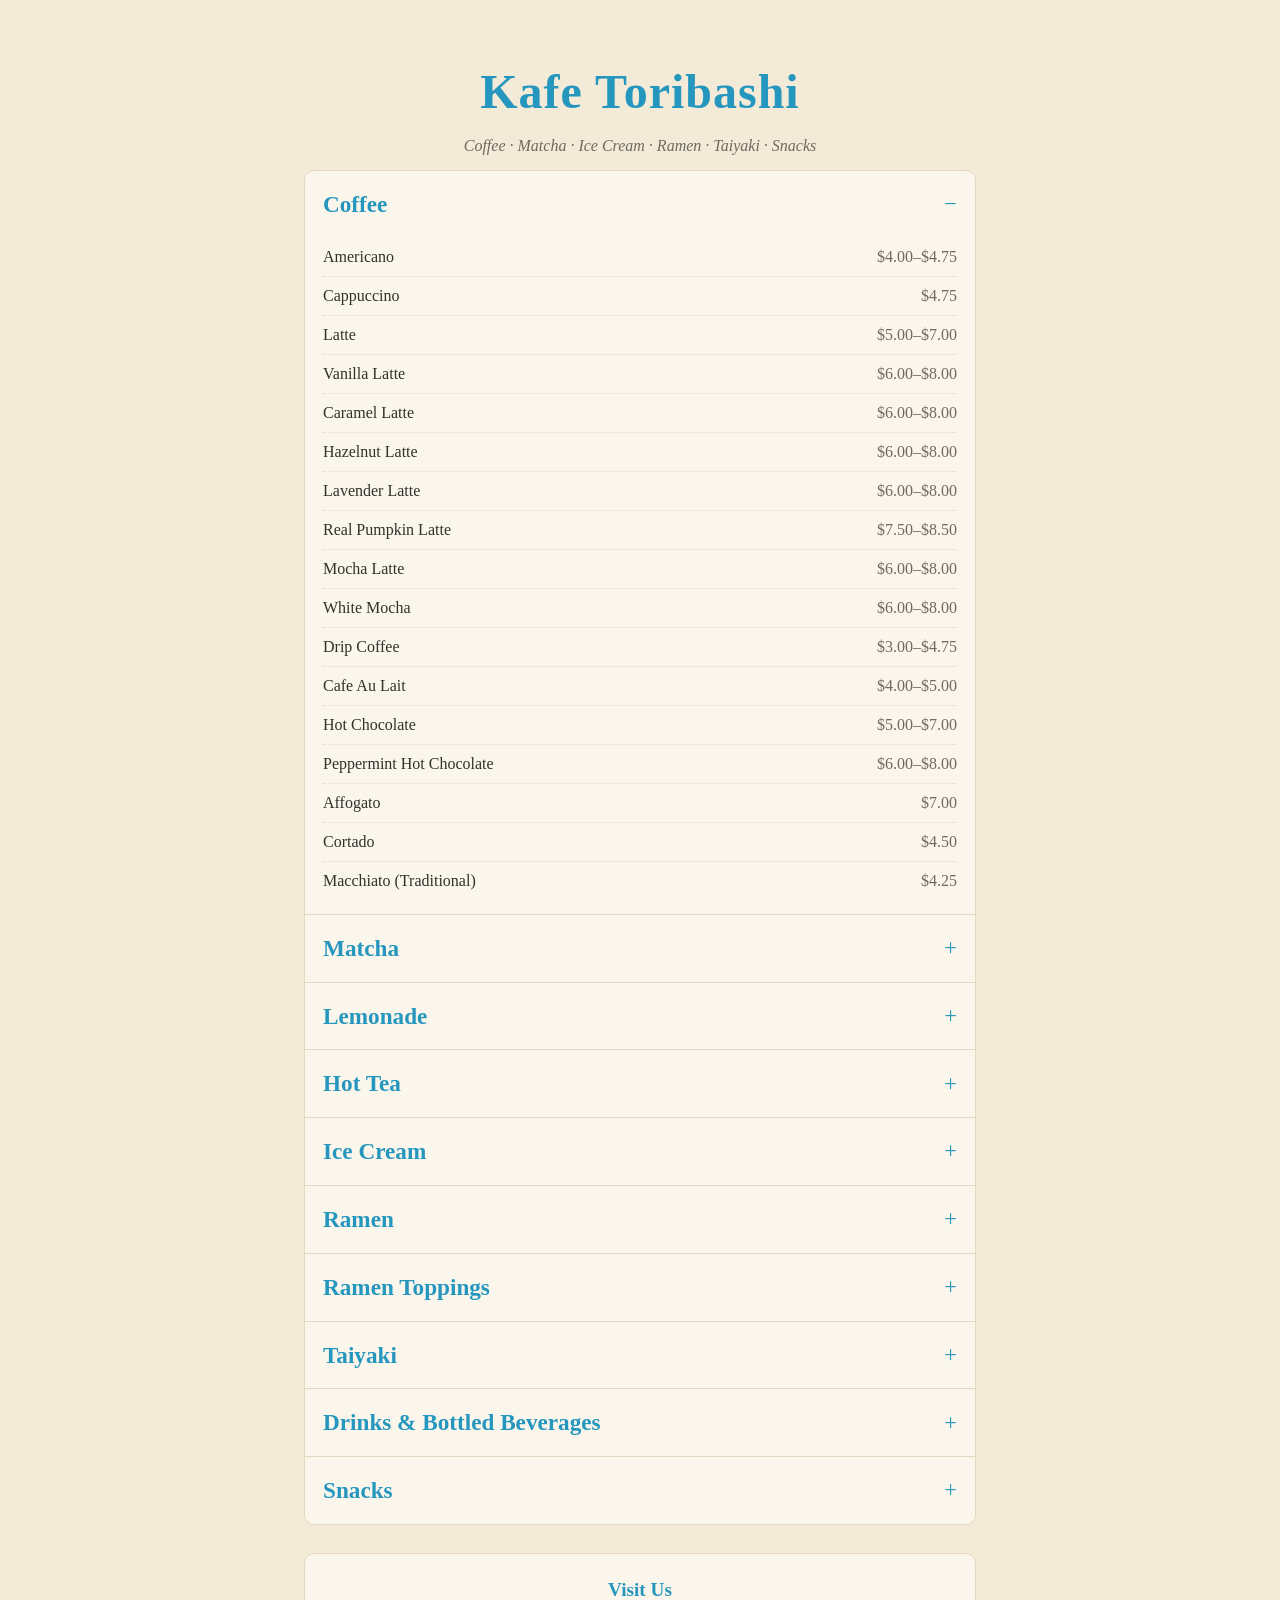
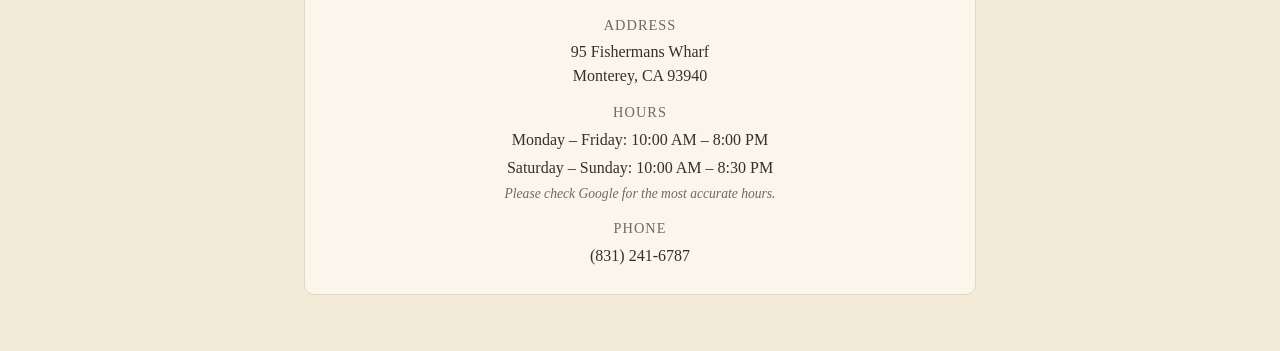
==== index.html @ f043ab7f "Add static cafe menu website Single self-contained index.html: beige/blue menu with collapsible cate" ====
<!doctype html>
<html lang="en">
<head>
  <meta charset="utf-8">
  <!-- Mobile-first: this makes the layout scale correctly on phones. -->
  <meta name="viewport" content="width=device-width, initial-scale=1">
  <title>Kafe — Menu</title>

  <style>
    /*
      All styling lives in this one <style> block so the whole site is a
      single self-contained file. Colors are defined once as variables here
      so they are easy to change later.
    */
    :root {
      --beige:      #f3ead8;  /* page background */
      --card:       #fbf6ec;  /* slightly lighter panel behind the menu */
      --blue:       #2596be;  /* main accent color (headings, dividers) */
      --ink:        #33302b;  /* main text color, a soft near-black */
      --muted:      #6f6a61;  /* secondary text (notes, hours labels) */
      --line:       #e3d8c2;  /* subtle divider lines */
    }

    /* --- Base / mobile-first --- */
    * { box-sizing: border-box; }

    body {
      margin: 0;
      background: var(--beige);
      color: var(--ink);
      /* System fonts: no external downloads, works offline, loads instantly. */
      font-family: Georgia, "Times New Roman", serif;
      line-height: 1.5;
    }

    /* Centered single column that stays readable on large screens. */
    .page {
      max-width: 720px;
      margin: 0 auto;
      padding: 24px 18px 48px;
    }

    /* --- Header --- */
    .site-header {
      text-align: center;
      padding: 24px 0 12px;
    }
    .site-header h1 {
      margin: 0;
      font-size: 2.4rem;
      letter-spacing: 1px;
      color: var(--blue);
    }
    .site-header .tagline {
      margin: 6px 0 0;
      color: var(--muted);
      font-style: italic;
    }

    /* --- Menu categories (collapsible via <details>/<summary>) --- */
    .menu {
      background: var(--card);
      border: 1px solid var(--line);
      border-radius: 10px;
      overflow: hidden;
    }

    details {
      border-bottom: 1px solid var(--line);
    }
    details:last-child {
      border-bottom: none;
    }

    /* The clickable category title. */
    summary {
      /* Remove the default disclosure triangle so we can use our own marker. */
      list-style: none;
      cursor: pointer;
      padding: 16px 18px;
      display: flex;
      align-items: center;
      justify-content: space-between;
      user-select: none;
    }
    summary::-webkit-details-marker { display: none; } /* Safari/Chrome */

    summary h2 {
      margin: 0;
      font-size: 1.3rem;
      color: var(--blue);
    }

    /* Our own open/close marker: "+" when closed, "−" when open. */
    summary::after {
      content: "+";
      color: var(--blue);
      font-size: 1.4rem;
      line-height: 1;
    }
    details[open] > summary::after {
      content: "\2212"; /* minus sign */
    }

    /* A subtle highlight so it is obvious the header is tappable. */
    summary:hover,
    summary:focus-visible {
      background: rgba(37, 150, 190, 0.08);
      outline: none;
    }

    /* --- Items inside a category --- */
    .items {
      list-style: none;
      margin: 0;
      padding: 0 18px 14px;
    }
    .item {
      display: flex;
      align-items: baseline;
      justify-content: space-between;
      gap: 12px;
      padding: 7px 0;
      border-top: 1px dotted var(--line);
    }
    .item:first-child {
      border-top: none;
    }
    .item-name { }
    .item-price {
      color: var(--muted);
      white-space: nowrap;
    }

    /* A small note under a category (e.g. how flavors work). */
    .note {
      margin: 4px 18px 0;
      padding: 8px 0 0;
      color: var(--muted);
      font-size: 0.92rem;
      font-style: italic;
    }
    /* A "free choice of flavors" line spans the full width. */
    .flavors {
      display: block;
      color: var(--muted);
      font-style: italic;
    }

    /* --- Footer: address and hours --- */
    .site-footer {
      margin-top: 28px;
      padding: 22px 18px;
      background: var(--card);
      border: 1px solid var(--line);
      border-radius: 10px;
      text-align: center;
    }
    .site-footer h2 {
      margin: 0 0 10px;
      font-size: 1.2rem;
      color: var(--blue);
    }
    .site-footer p {
      margin: 4px 0;
    }
    .site-footer .label {
      color: var(--muted);
      font-size: 0.9rem;
      text-transform: uppercase;
      letter-spacing: 1px;
    }
    /* Small reminder shown under the hours. */
    .site-footer .hours-note {
      color: var(--muted);
      font-size: 0.85rem;
      font-style: italic;
    }

    /* --- Scale up slightly on tablet / desktop --- */
    @media (min-width: 600px) {
      .site-header h1 { font-size: 3rem; }
      summary h2      { font-size: 1.45rem; }
      .page           { padding: 32px 24px 56px; }
    }
  </style>
</head>

<body>
  <div class="page">

    <header class="site-header">
      <h1>Kafe Toribashi</h1>
      <p class="tagline">Coffee &middot; Matcha &middot; Ice Cream &middot; Ramen &middot; Taiyaki &middot; Snacks</p>
    </header>

    <!--
      The menu. Each category is a <details> element, so tapping the title
      expands or collapses it. The first one (Coffee) is open by default so
      the page shows some content right away.
    -->
    <main class="menu">

      <details open>
        <summary><h2>Coffee</h2></summary>
        <ul class="items">
          <li class="item"><span class="item-name">Americano</span><span class="item-price">$4.00–$4.75</span></li>
          <li class="item"><span class="item-name">Cappuccino</span><span class="item-price">$4.75</span></li>
          <li class="item"><span class="item-name">Latte</span><span class="item-price">$5.00–$7.00</span></li>
          <li class="item"><span class="item-name">Vanilla Latte</span><span class="item-price">$6.00–$8.00</span></li>
          <li class="item"><span class="item-name">Caramel Latte</span><span class="item-price">$6.00–$8.00</span></li>
          <li class="item"><span class="item-name">Hazelnut Latte</span><span class="item-price">$6.00–$8.00</span></li>
          <li class="item"><span class="item-name">Lavender Latte</span><span class="item-price">$6.00–$8.00</span></li>
          <li class="item"><span class="item-name">Real Pumpkin Latte</span><span class="item-price">$7.50–$8.50</span></li>
          <li class="item"><span class="item-name">Mocha Latte</span><span class="item-price">$6.00–$8.00</span></li>
          <li class="item"><span class="item-name">White Mocha</span><span class="item-price">$6.00–$8.00</span></li>
          <li class="item"><span class="item-name">Drip Coffee</span><span class="item-price">$3.00–$4.75</span></li>
          <li class="item"><span class="item-name">Cafe Au Lait</span><span class="item-price">$4.00–$5.00</span></li>
          <li class="item"><span class="item-name">Hot Chocolate</span><span class="item-price">$5.00–$7.00</span></li>
          <li class="item"><span class="item-name">Peppermint Hot Chocolate</span><span class="item-price">$6.00–$8.00</span></li>
          <li class="item"><span class="item-name">Affogato</span><span class="item-price">$7.00</span></li>
          <li class="item"><span class="item-name">Cortado</span><span class="item-price">$4.50</span></li>
          <li class="item"><span class="item-name">Macchiato (Traditional)</span><span class="item-price">$4.25</span></li>
        </ul>
      </details>

      <details>
        <summary><h2>Matcha</h2></summary>
        <ul class="items">
          <li class="item"><span class="item-name">Iced Strawberry Matcha Latte</span><span class="item-price">$8.75</span></li>
          <li class="item"><span class="item-name">Iced Blueberry Matcha Latte</span><span class="item-price">$8.75</span></li>
          <li class="item"><span class="item-name">Iced Mango Matcha Latte</span><span class="item-price">$8.75</span></li>
          <li class="item"><span class="item-name">Iced Oreo Matcha Latte</span><span class="item-price">$8.75</span></li>
          <li class="item"><span class="item-name">Iced Pumpkin Spice Matcha Latte</span><span class="item-price">$8.75</span></li>
          <li class="item"><span class="item-name">Matcha Latte</span><span class="item-price">$6.00–$8.00</span></li>
          <li class="item"><span class="item-name">Matcha Affogato</span><span class="item-price">$7.00</span></li>
        </ul>
      </details>

      <details>
        <summary><h2>Lemonade</h2></summary>
        <ul class="items">
          <li class="item"><span class="item-name">Iced Strawberry Lemonade</span><span class="item-price">$8.00</span></li>
          <li class="item"><span class="item-name">Iced Blueberry Lemonade</span><span class="item-price">$8.00</span></li>
          <li class="item"><span class="item-name">Iced Mango Lemonade</span><span class="item-price">$8.00</span></li>
          <li class="item"><span class="item-name">Iced Pineapple Lemonade</span><span class="item-price">$8.00</span></li>
        </ul>
      </details>

      <details>
        <summary><h2>Hot Tea</h2></summary>
        <p class="note">Hot tea $4.25–$4.50. Choose any flavor below.</p>
        <ul class="items">
          <li class="item"><span class="flavors">Japanese Green Tea, Oolong, Earl Grey, Turmeric Ginger, Chamomile, Organic Chai, English Breakfast, Jasmine Green Tea</span></li>
        </ul>
      </details>

      <details>
        <summary><h2>Ice Cream</h2></summary>
        <p class="note">Single scoop $5.75 &middot; Double scoop $8.75</p>
        <ul class="items">
          <li class="item"><span class="item-name">Vanilla Bean</span><span class="item-price">$6.00</span></li>
          <li class="item"><span class="item-name">Heaven</span><span class="item-price">$6.00–$9.95</span></li>
          <li class="item"><span class="item-name">1020 (Caramel, Fudge Swirl &amp; Oreos)</span><span class="item-price">$6.00–$9.95</span></li>
          <li class="item"><span class="item-name">Macapuno</span><span class="item-price">$9.95</span></li>
          <li class="item"><span class="item-name">Strawberries n' Cream</span><span class="item-price">$9.95</span></li>
          <li class="item"><span class="item-name">Rocky Road</span><span class="item-price">$6.00–$9.95</span></li>
          <li class="item"><span class="item-name">Coffee Almond</span><span class="item-price">$9.95</span></li>
          <li class="item"><span class="item-name">Mint Chip</span><span class="item-price">$9.95</span></li>
        </ul>
      </details>

      <details>
        <summary><h2>Ramen</h2></summary>
        <ul class="items">
          <li class="item"><span class="item-name">Shin Ramen (Spicy)</span><span class="item-price">$6.50</span></li>
          <li class="item"><span class="item-name">Green Shin Ramen (Veggie, Medium Spicy) — New</span><span class="item-price">$7.50</span></li>
          <li class="item"><span class="item-name">Kimchi Ramen (Spicy)</span><span class="item-price">$6.50</span></li>
          <li class="item"><span class="item-name">Champong Ramen (Spicy Seafood)</span><span class="item-price">$7.00</span></li>
          <li class="item"><span class="item-name">Original Buldak (Very Spicy)</span><span class="item-price">$6.95</span></li>
          <li class="item"><span class="item-name">Carbonara Cheese Buldak (Spicy)</span><span class="item-price">$6.95</span></li>
          <li class="item"><span class="item-name">Habanero Lime Buldak (Very Spicy)</span><span class="item-price">$6.95</span></li>
          <li class="item"><span class="item-name">Cheese Buldak Ramen (Spicy)</span><span class="item-price">$6.95</span></li>
          <li class="item"><span class="item-name">Ansung Ramen (Medium Spicy)</span><span class="item-price">$6.50</span></li>
          <li class="item"><span class="item-name">Jin Ramen (Mild Spicy)</span><span class="item-price">$6.50</span></li>
          <li class="item"><span class="item-name">Tonkotsu (Not Spicy)</span><span class="item-price">$6.50</span></li>
          <li class="item"><span class="item-name">Shio (Not Spicy)</span><span class="item-price">$6.50</span></li>
          <li class="item"><span class="item-name">Miso Ramen (Not Spicy)</span><span class="item-price">$6.50</span></li>
          <li class="item"><span class="item-name">Beef Flavor Ramen (Not Spicy)</span><span class="item-price">$6.50</span></li>
          <li class="item"><span class="item-name">Chicken Flavor Ramen (Not Spicy)</span><span class="item-price">$6.50</span></li>
          <li class="item"><span class="item-name">Green Tea Vegan Ramen (Not Spicy)</span><span class="item-price">$6.50</span></li>
          <li class="item"><span class="item-name">Vege Tasty Vegan Ramen (Spicy)</span><span class="item-price">$6.50</span></li>
          <li class="item"><span class="item-name">Soon Vegan Ramen (Mild Spicy)</span><span class="item-price">$6.50</span></li>
        </ul>
      </details>

      <details>
        <summary><h2>Ramen Toppings</h2></summary>
        <ul class="items">
          <li class="item"><span class="item-name">Spam</span><span class="item-price">$2.00</span></li>
          <li class="item"><span class="item-name">Tofu</span><span class="item-price">$1.00</span></li>
          <li class="item"><span class="item-name">Boiled Egg</span><span class="item-price">$2.00</span></li>
          <li class="item"><span class="item-name">Corn</span><span class="item-price">$2.00</span></li>
          <li class="item"><span class="item-name">Bowl of Rice</span><span class="item-price">$3.25</span></li>
          <li class="item"><span class="item-name">Seasoned Seaweed Pack</span><span class="item-price">$2.75</span></li>
          <li class="item"><span class="item-name">Mozzarella</span><span class="item-price">$2.00</span></li>
          <li class="item"><span class="item-name">Kimchi (Spicy and Sour)</span><span class="item-price">$2.95</span></li>
          <li class="item"><span class="item-name">Lime</span><span class="item-price">$0.75</span></li>
          <li class="item"><span class="item-name">Gyoza (Pork &amp; Chicken)</span><span class="item-price">$2.00</span></li>
          <li class="item"><span class="item-name">Green Onion</span><span class="item-price">$1.00</span></li>
          <li class="item"><span class="item-name">American Cheese</span><span class="item-price">$2.00</span></li>
          <li class="item"><span class="item-name">Mayo</span><span class="item-price">$0.75</span></li>
        </ul>
      </details>

      <details>
        <summary><h2>Taiyaki</h2></summary>
        <p class="note">Priced by piece count. Choose any flavors at no extra charge.</p>
        <ul class="items">
          <li class="item"><span class="item-name">2 pieces</span><span class="item-price">$6.00</span></li>
          <li class="item"><span class="item-name">3 pieces</span><span class="item-price">$8.75</span></li>
          <li class="item"><span class="item-name">4 pieces</span><span class="item-price">$11.00</span></li>
          <li class="item"><span class="item-name">5 pieces</span><span class="item-price">$13.00</span></li>
          <li class="item"><span class="flavors">Flavors: Red Bean, Oreo, Nutella, Custard, Plain</span></li>
        </ul>
      </details>

      <details>
        <summary><h2>Drinks &amp; Bottled Beverages</h2></summary>
        <ul class="items">
          <li class="item"><span class="item-name">Bottled Water</span><span class="item-price">$2.50</span></li>
          <li class="item"><span class="item-name">Smart Water</span><span class="item-price">$4.25</span></li>
          <li class="item"><span class="item-name">S. Pellegrino</span><span class="item-price">$4.25</span></li>
          <li class="item"><span class="item-name">Sodas</span><span class="item-price">$3.75</span></li>
          <li class="item"><span class="item-name">Green Tea (Cold)</span><span class="item-price">$3.75</span></li>
          <li class="item"><span class="item-name">Jasmine Green Tea (Cold)</span><span class="item-price">$3.75</span></li>
          <li class="item"><span class="item-name">Ramune</span><span class="item-price">$4.25</span></li>
          <li class="item"><span class="item-name">Calpico</span><span class="item-price">$4.50</span></li>
          <li class="item"><span class="item-name">Milk Tea (Cold)</span><span class="item-price">$3.50</span></li>
          <li class="item"><span class="item-name">Strawberry Milk</span><span class="item-price">$4.50</span></li>
          <li class="item"><span class="item-name">Aloe Vera</span><span class="item-price">$3.75</span></li>
          <li class="item"><span class="item-name">Apple Juice</span><span class="item-price">$3.50</span></li>
          <li class="item"><span class="item-name">Orange Juice</span><span class="item-price">$3.50</span></li>
          <li class="item"><span class="item-name">Creamy Soda</span><span class="item-price">$4.50</span></li>
          <li class="item"><span class="item-name">Monster Energy (Zero Sugar)</span><span class="item-price">$3.75</span></li>
          <li class="item"><span class="item-name">Vitamin Water Zero (Dragonfruit)</span><span class="item-price">$3.90</span></li>
        </ul>
      </details>

      <details>
        <summary><h2>Snacks</h2></summary>
        <ul class="items">
          <li class="item"><span class="item-name">Shrimp Cracker</span><span class="item-price">$6.50</span></li>
          <li class="item"><span class="item-name">Matcha Green Tea Roll (Japan)</span><span class="item-price">$4.25</span></li>
          <li class="item"><span class="item-name">Chocolate Roll (Japan)</span><span class="item-price">$4.25</span></li>
          <li class="item"><span class="item-name">Japanese Rice Cracker (Wasabi &amp; Seaweed)</span><span class="item-price">$3.25</span></li>
          <li class="item"><span class="item-name">Mochi Red Bean Cake</span><span class="item-price">$4.25</span></li>
          <li class="item"><span class="item-name">Chocolate Chip Cookies</span><span class="item-price">$2.50</span></li>
          <li class="item"><span class="item-name">White Chocolate Macadamia Nut Cookies</span><span class="item-price">$2.50</span></li>
          <li class="item"><span class="item-name">Double Nuts Oatmeal Raisin Cookies</span><span class="item-price">$2.50</span></li>
          <li class="item"><span class="item-name">Pineapple Cakes</span><span class="item-price">$2.25</span></li>
          <li class="item"><span class="item-name">Biscotti — Almond Dark Chocolate</span><span class="item-price">$3.75</span></li>
          <li class="item"><span class="item-name">Japanese Vanilla Roll Cake</span><span class="item-price">$4.25</span></li>
          <li class="item"><span class="item-name">Choco Pie</span><span class="item-price">$2.00</span></li>
        </ul>
      </details>

    </main>

    <!--Footer with location and hours.-->
    <footer class="site-footer">
      <h2>Visit Us</h2>
      <p class="label">Address</p>
      <p>95 Fishermans Wharf<br>Monterey, CA 93940</p>

      <p class="label" style="margin-top:14px;">Hours</p>
      <p>Monday – Friday: 10:00 AM – 8:00 PM</p>
      <p>Saturday – Sunday: 10:00 AM – 8:30 PM</p>
      <p class="hours-note">Please check Google for the most accurate hours.</p>

      <p class="label" style="margin-top:14px;">Phone</p>
      <p>(831) 241-6787</p>
    </footer>

  </div>
</body>
</html>
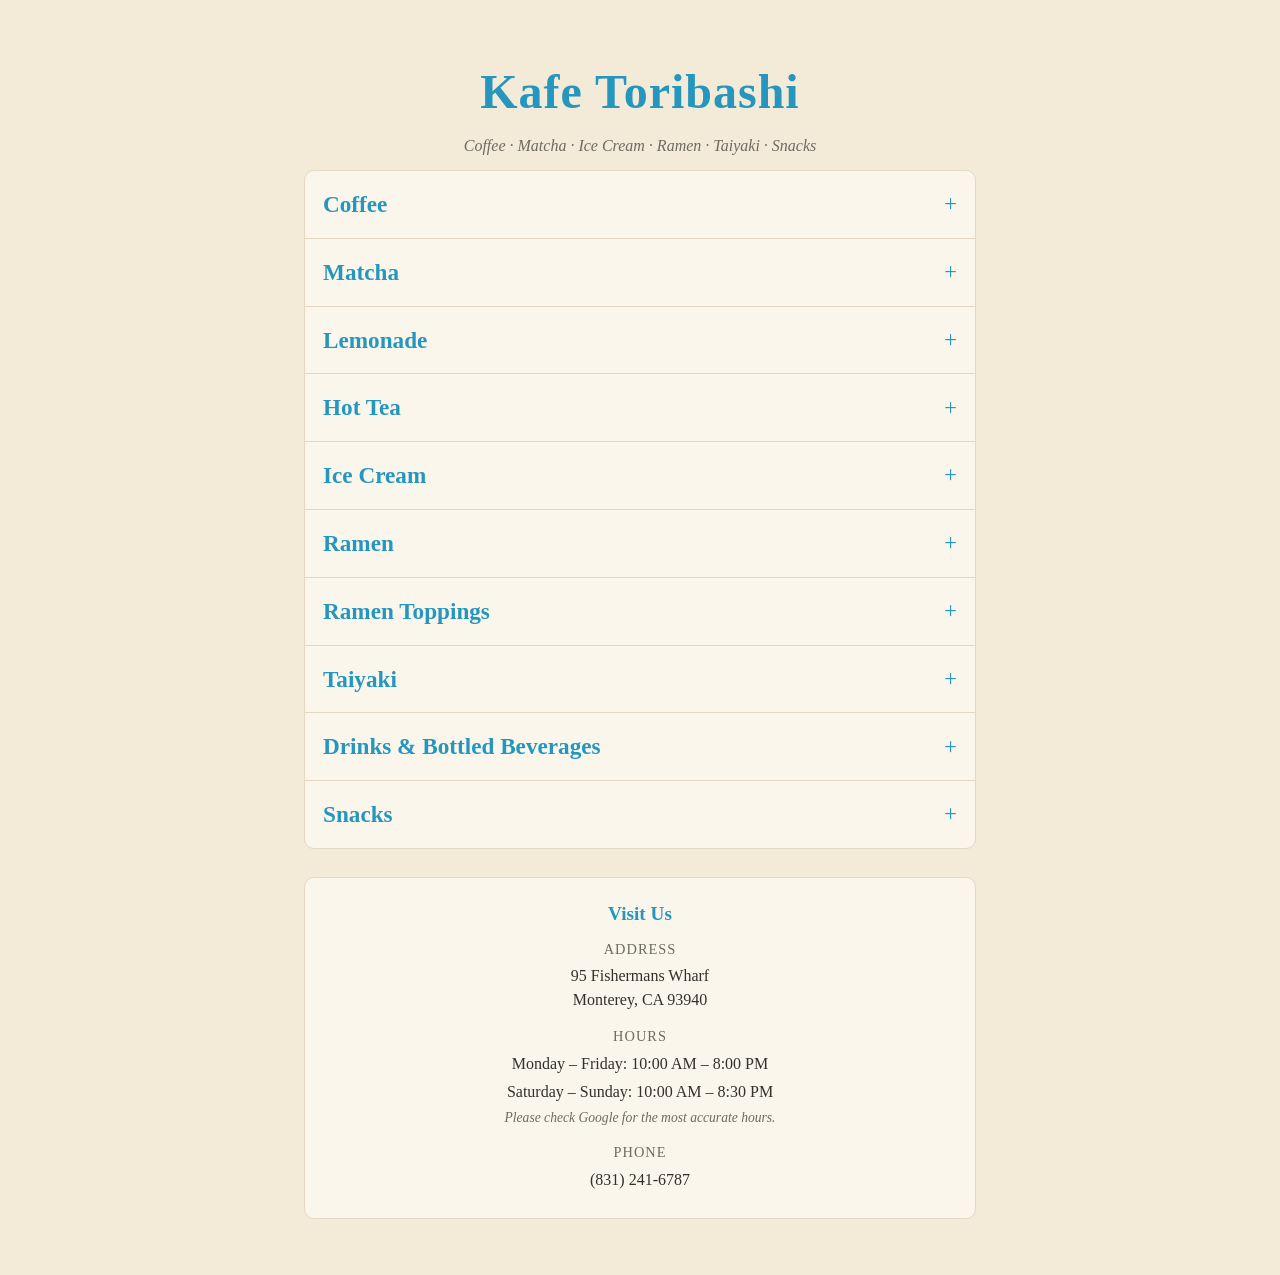
==== commit 26577ae8: "update info" ====
--- a/index.html
+++ b/index.html
@@ -196,12 +196,11 @@
 
     <!--
       The menu. Each category is a <details> element, so tapping the title
-      expands or collapses it. The first one (Coffee) is open by default so
-      the page shows some content right away.
+      expands or collapses it. All categories start collapsed.
     -->
     <main class="menu">
-
-      <details open>
+      <!-- <details open> -->
+      <details>
         <summary><h2>Coffee</h2></summary>
         <ul class="items">
           <li class="item"><span class="item-name">Americano</span><span class="item-price">$4.00–$4.75</span></li>
@@ -259,14 +258,14 @@
         <summary><h2>Ice Cream</h2></summary>
         <p class="note">Single scoop $5.75 &middot; Double scoop $8.75</p>
         <ul class="items">
-          <li class="item"><span class="item-name">Vanilla Bean</span><span class="item-price">$6.00</span></li>
-          <li class="item"><span class="item-name">Heaven</span><span class="item-price">$6.00–$9.95</span></li>
-          <li class="item"><span class="item-name">1020 (Caramel, Fudge Swirl &amp; Oreos)</span><span class="item-price">$6.00–$9.95</span></li>
-          <li class="item"><span class="item-name">Macapuno</span><span class="item-price">$9.95</span></li>
-          <li class="item"><span class="item-name">Strawberries n' Cream</span><span class="item-price">$9.95</span></li>
-          <li class="item"><span class="item-name">Rocky Road</span><span class="item-price">$6.00–$9.95</span></li>
-          <li class="item"><span class="item-name">Coffee Almond</span><span class="item-price">$9.95</span></li>
-          <li class="item"><span class="item-name">Mint Chip</span><span class="item-price">$9.95</span></li>
+          <li class="item"><span class="item-name">Vanilla Bean</span></li>
+          <li class="item"><span class="item-name">Heaven</span></li>
+          <li class="item"><span class="item-name">1020 (Caramel, Fudge Swirl &amp; Oreos)</span></li>
+          <li class="item"><span class="item-name">Macapuno</span></li>
+          <li class="item"><span class="item-name">Strawberries n' Cream</span></li>
+          <li class="item"><span class="item-name">Rocky Road</span></li>
+          <li class="item"><span class="item-name">Coffee Almond</span></li>
+          <li class="item"><span class="item-name">Mint Chip</span></li>
         </ul>
       </details>
 
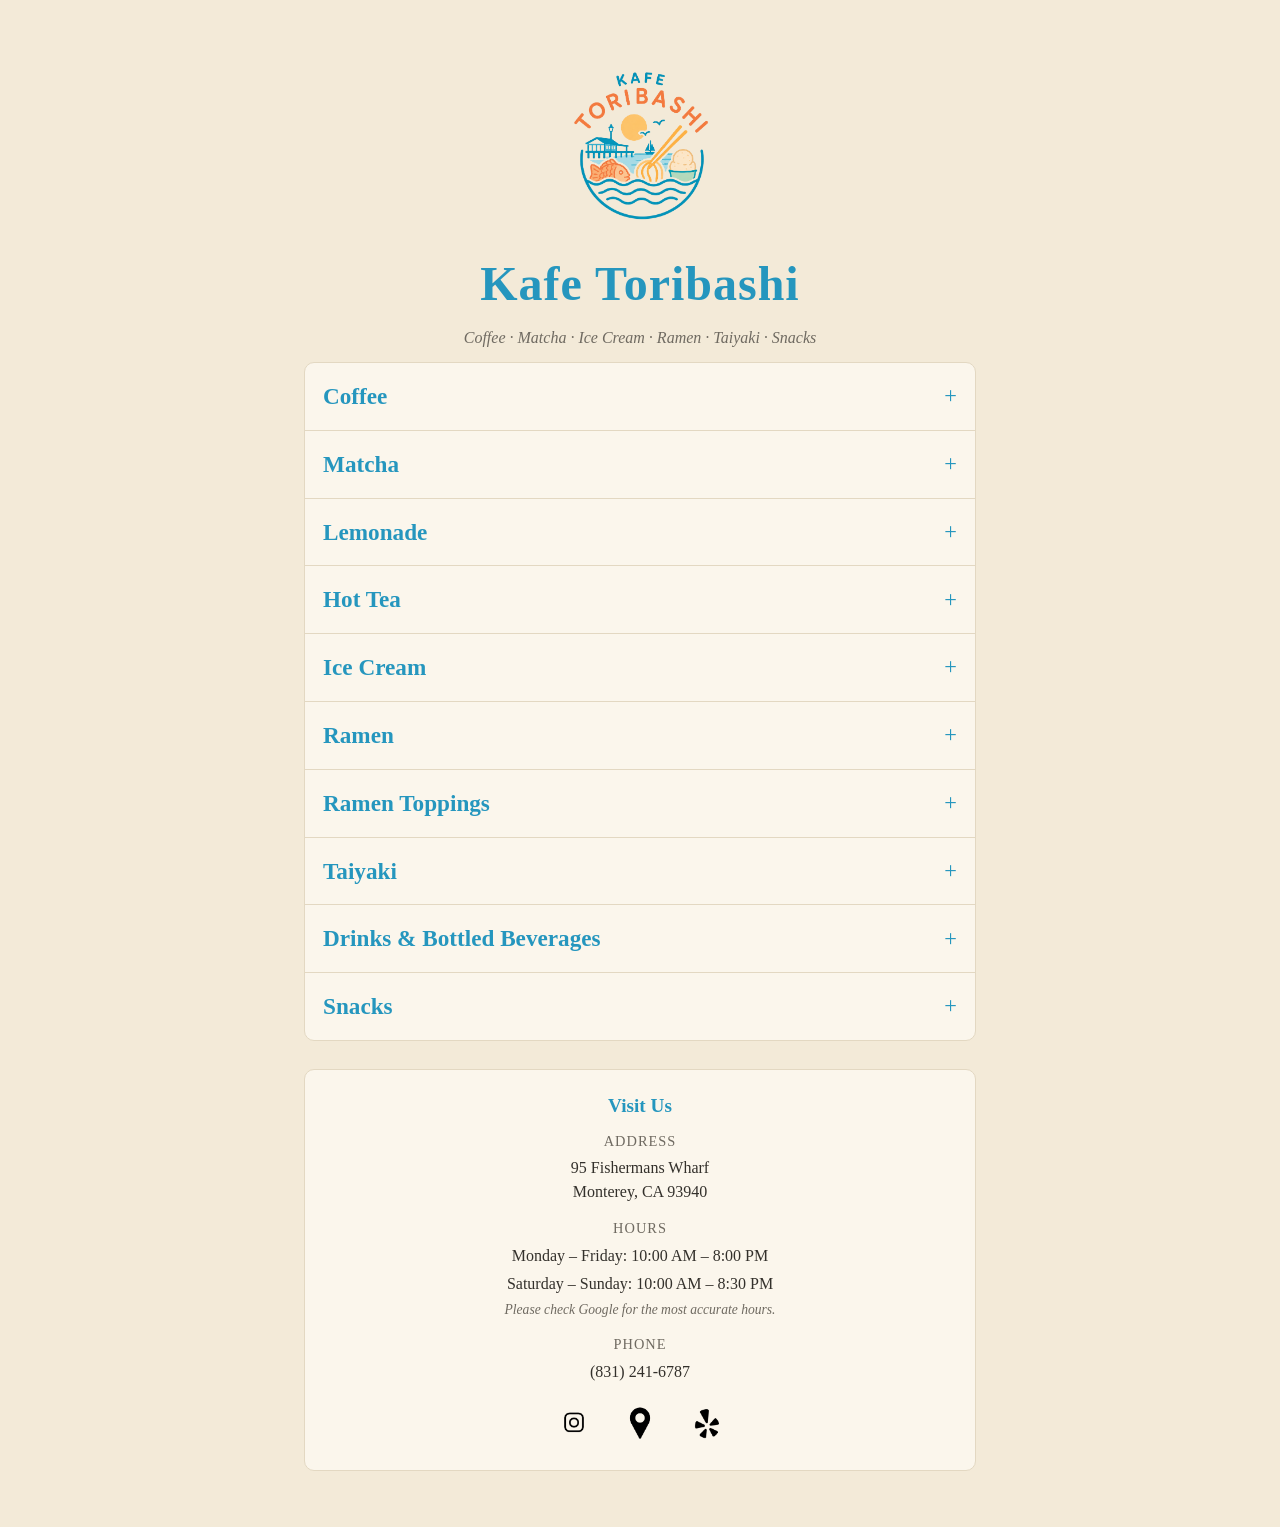
==== commit f3e61f4d: "added logos + other changes" ====
--- a/index.html
+++ b/index.html
@@ -5,6 +5,11 @@
   <!-- Mobile-first: this makes the layout scale correctly on phones. -->
   <meta name="viewport" content="width=device-width, initial-scale=1">
   <title>Kafe — Menu</title>
+
+  <!-- Favicon: a small optimized browser-tab icon. -->
+  <link rel="icon" type="image/png" href="images/favicon-96.png">
+  <!-- Larger icon used when someone adds the site to a phone home screen. -->
+  <link rel="apple-touch-icon" href="images/apple-touch-icon.png">
 
   <style>
     /*
@@ -45,6 +50,13 @@
       text-align: center;
       padding: 24px 0 12px;
     }
+    /* Logo shown above the cafe name. */
+    .site-header .logo {
+      display: block;
+      width: 180px;
+      height: auto;
+      margin: 0 auto 12px;
+    }
     .site-header h1 {
       margin: 0;
       font-size: 2.4rem;
@@ -176,6 +188,24 @@
       font-size: 0.85rem;
       font-style: italic;
     }
+    /* Row of icon links (Instagram, Google Maps, Yelp) at the bottom of the footer. */
+    .site-footer .social {
+      margin-top: 16px;
+      display: flex;
+      justify-content: center;
+      gap: 18px;
+    }
+    /* Change these two numbers to resize all footer icons at once. */
+    .site-footer .social a img {
+      display: block;
+      width: 48px;
+      height: 48px;
+    }
+    /* Slight fade on hover/focus so the icons read as links. */
+    .site-footer .social a:hover img,
+    .site-footer .social a:focus-visible img {
+      opacity: 0.7;
+    }
 
     /* --- Scale up slightly on tablet / desktop --- */
     @media (min-width: 600px) {
@@ -190,6 +220,7 @@
   <div class="page">
 
     <header class="site-header">
+      <img class="logo" src="images/logo.png" alt="Kafe Toribashi logo" width="120" height="120">
       <h1>Kafe Toribashi</h1>
       <p class="tagline">Coffee &middot; Matcha &middot; Ice Cream &middot; Ramen &middot; Taiyaki &middot; Snacks</p>
     </header>
@@ -379,6 +410,25 @@
 
       <p class="label" style="margin-top:14px;">Phone</p>
       <p>(831) 241-6787</p>
+
+      <!-- Icon links to Instagram, Google Maps, and Yelp. -->
+      <div class="social">
+        <a href="https://www.instagram.com/kafetoribashi/?hl=en"
+           target="_blank" rel="noopener"
+           aria-label="Follow us on Instagram">
+          <img src="images/instagram.png" alt="Instagram" width="48" height="48">
+        </a>
+        <a href="https://www.google.com/maps/search/?api=1&amp;query=Kafe+Toribashi+95+Fishermans+Wharf+Monterey+CA+93940"
+           target="_blank" rel="noopener"
+           aria-label="Find us on Google Maps">
+          <img src="images/maps.png" alt="Google Maps" width="48" height="48">
+        </a>
+        <a href="https://www.yelp.com/biz/kafe-toribashi-monterey?osq=Kafe+Toribashi"
+           target="_blank" rel="noopener"
+           aria-label="Find us on Yelp">
+          <img src="images/yelp.png" alt="Yelp" width="48" height="48">
+        </a>
+      </div>
     </footer>
 
   </div>
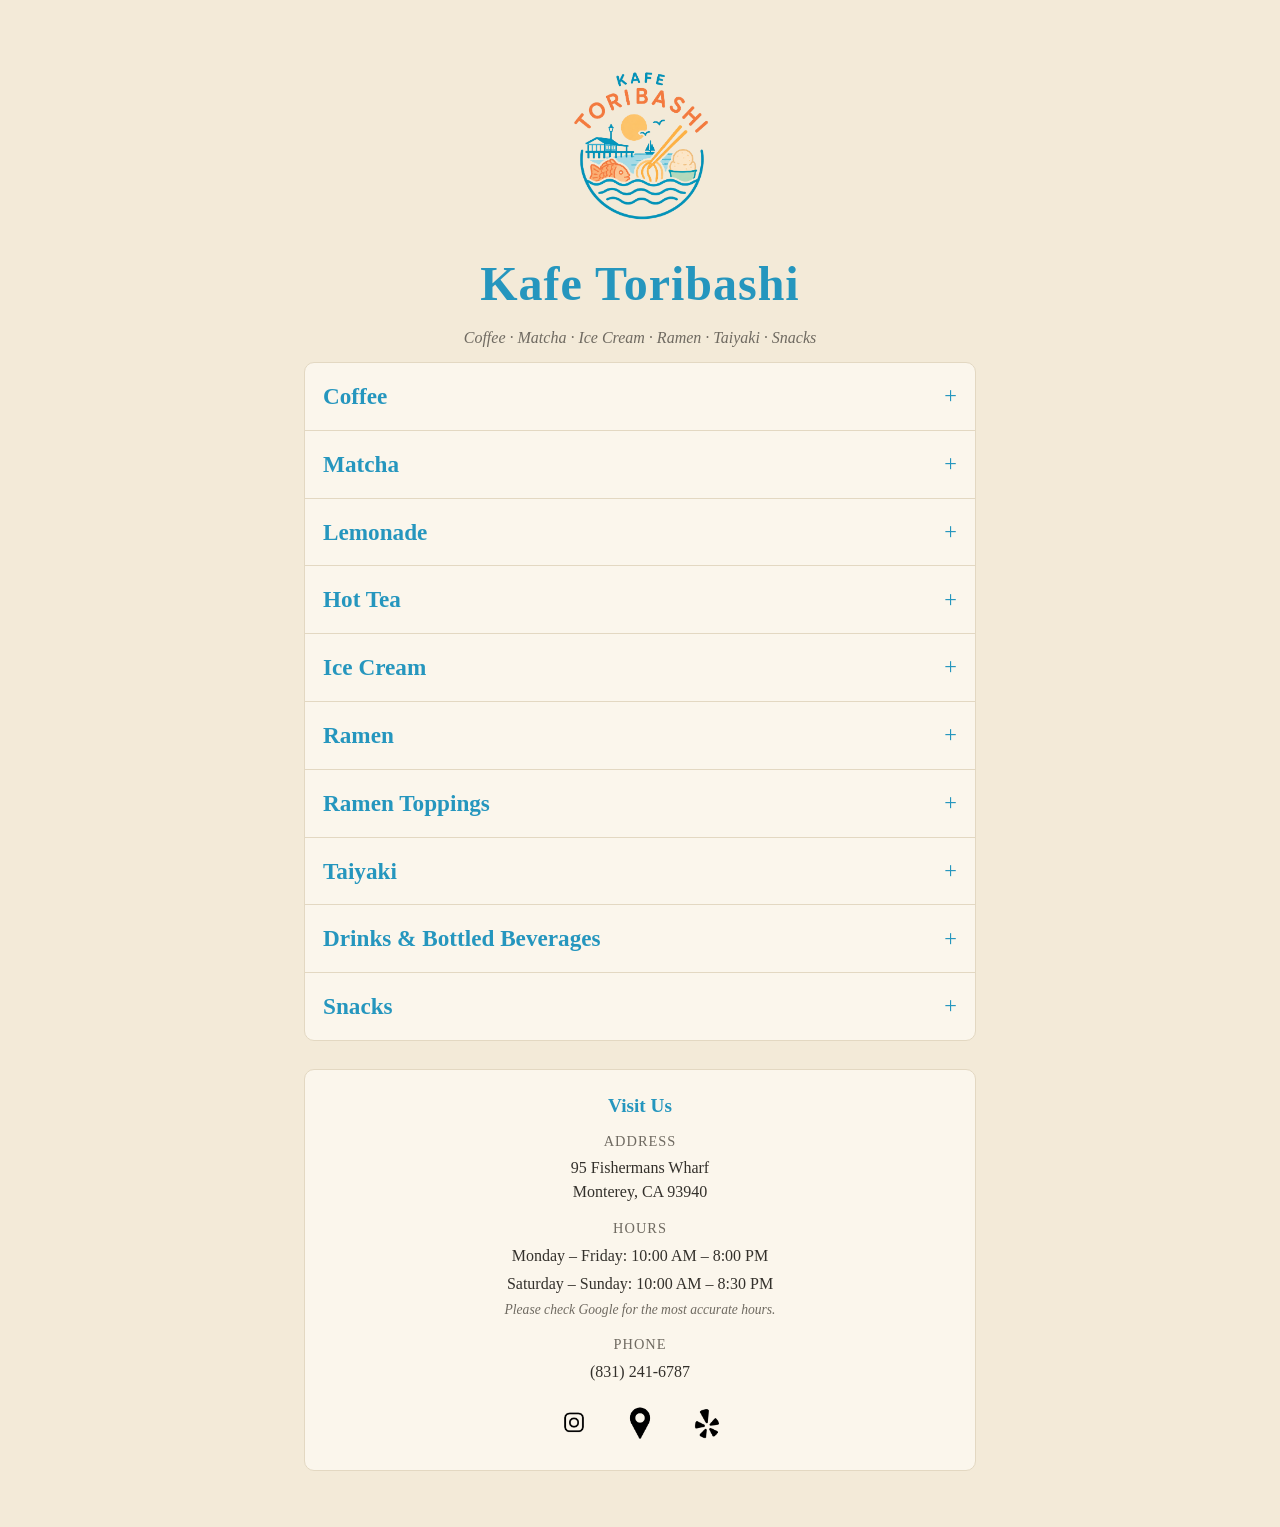
==== commit 148252fa: "menu update" ====
--- a/index.html
+++ b/index.html
@@ -262,6 +262,7 @@
           <li class="item"><span class="item-name">Iced Mango Matcha Latte</span><span class="item-price">$8.75</span></li>
           <li class="item"><span class="item-name">Iced Oreo Matcha Latte</span><span class="item-price">$8.75</span></li>
           <li class="item"><span class="item-name">Iced Pumpkin Spice Matcha Latte</span><span class="item-price">$8.75</span></li>
+          <li class="item"><span class="item-name">Iced Matcha Latte</span><span class="item-price">$$8.00</span></li>
           <li class="item"><span class="item-name">Matcha Latte</span><span class="item-price">$6.00–$8.00</span></li>
           <li class="item"><span class="item-name">Matcha Affogato</span><span class="item-price">$7.00</span></li>
         </ul>
@@ -279,9 +280,16 @@
 
       <details>
         <summary><h2>Hot Tea</h2></summary>
-        <p class="note">Hot tea $4.25–$4.50. Choose any flavor below.</p>
-        <ul class="items">
-          <li class="item"><span class="flavors">Japanese Green Tea, Oolong, Earl Grey, Turmeric Ginger, Chamomile, Organic Chai, English Breakfast, Jasmine Green Tea</span></li>
+        <p class="note">Hot tea $4.25–$4.50. Choose any kind of tea below.</p>
+        <ul class="items">
+          <li class="item"><span class="item-name">Japanese Green Tea</span></li>
+          <li class="item"><span class="item-name">Oolong</span></li>
+          <li class="item"><span class="item-name">Earl Grey</span></li>
+          <li class="item"><span class="item-name">Turmeric Ginger</span></li>
+          <li class="item"><span class="item-name">Chamomile</span></li>
+          <li class="item"><span class="item-name">Organic Chai</span></li>
+          <li class="item"><span class="item-name">English Breakfast</span></li>
+          <li class="item"><span class="item-name">Jasmine Green Tea</span></li>
         </ul>
       </details>
 
@@ -304,7 +312,7 @@
         <summary><h2>Ramen</h2></summary>
         <ul class="items">
           <li class="item"><span class="item-name">Shin Ramen (Spicy)</span><span class="item-price">$6.50</span></li>
-          <li class="item"><span class="item-name">Green Shin Ramen (Veggie, Medium Spicy) — New</span><span class="item-price">$7.50</span></li>
+          <li class="item"><span class="item-name">Green Shin Ramen (Veggie, Medium Spicy)</span><span class="item-price">$7.50</span></li>
           <li class="item"><span class="item-name">Kimchi Ramen (Spicy)</span><span class="item-price">$6.50</span></li>
           <li class="item"><span class="item-name">Champong Ramen (Spicy Seafood)</span><span class="item-price">$7.00</span></li>
           <li class="item"><span class="item-name">Original Buldak (Very Spicy)</span><span class="item-price">$6.95</span></li>
@@ -345,7 +353,7 @@
 
       <details>
         <summary><h2>Taiyaki</h2></summary>
-        <p class="note">Priced by piece count. Choose any flavors at no extra charge.</p>
+        <p class="note">Priced by piece count.</p>
         <ul class="items">
           <li class="item"><span class="item-name">2 pieces</span><span class="item-price">$6.00</span></li>
           <li class="item"><span class="item-name">3 pieces</span><span class="item-price">$8.75</span></li>
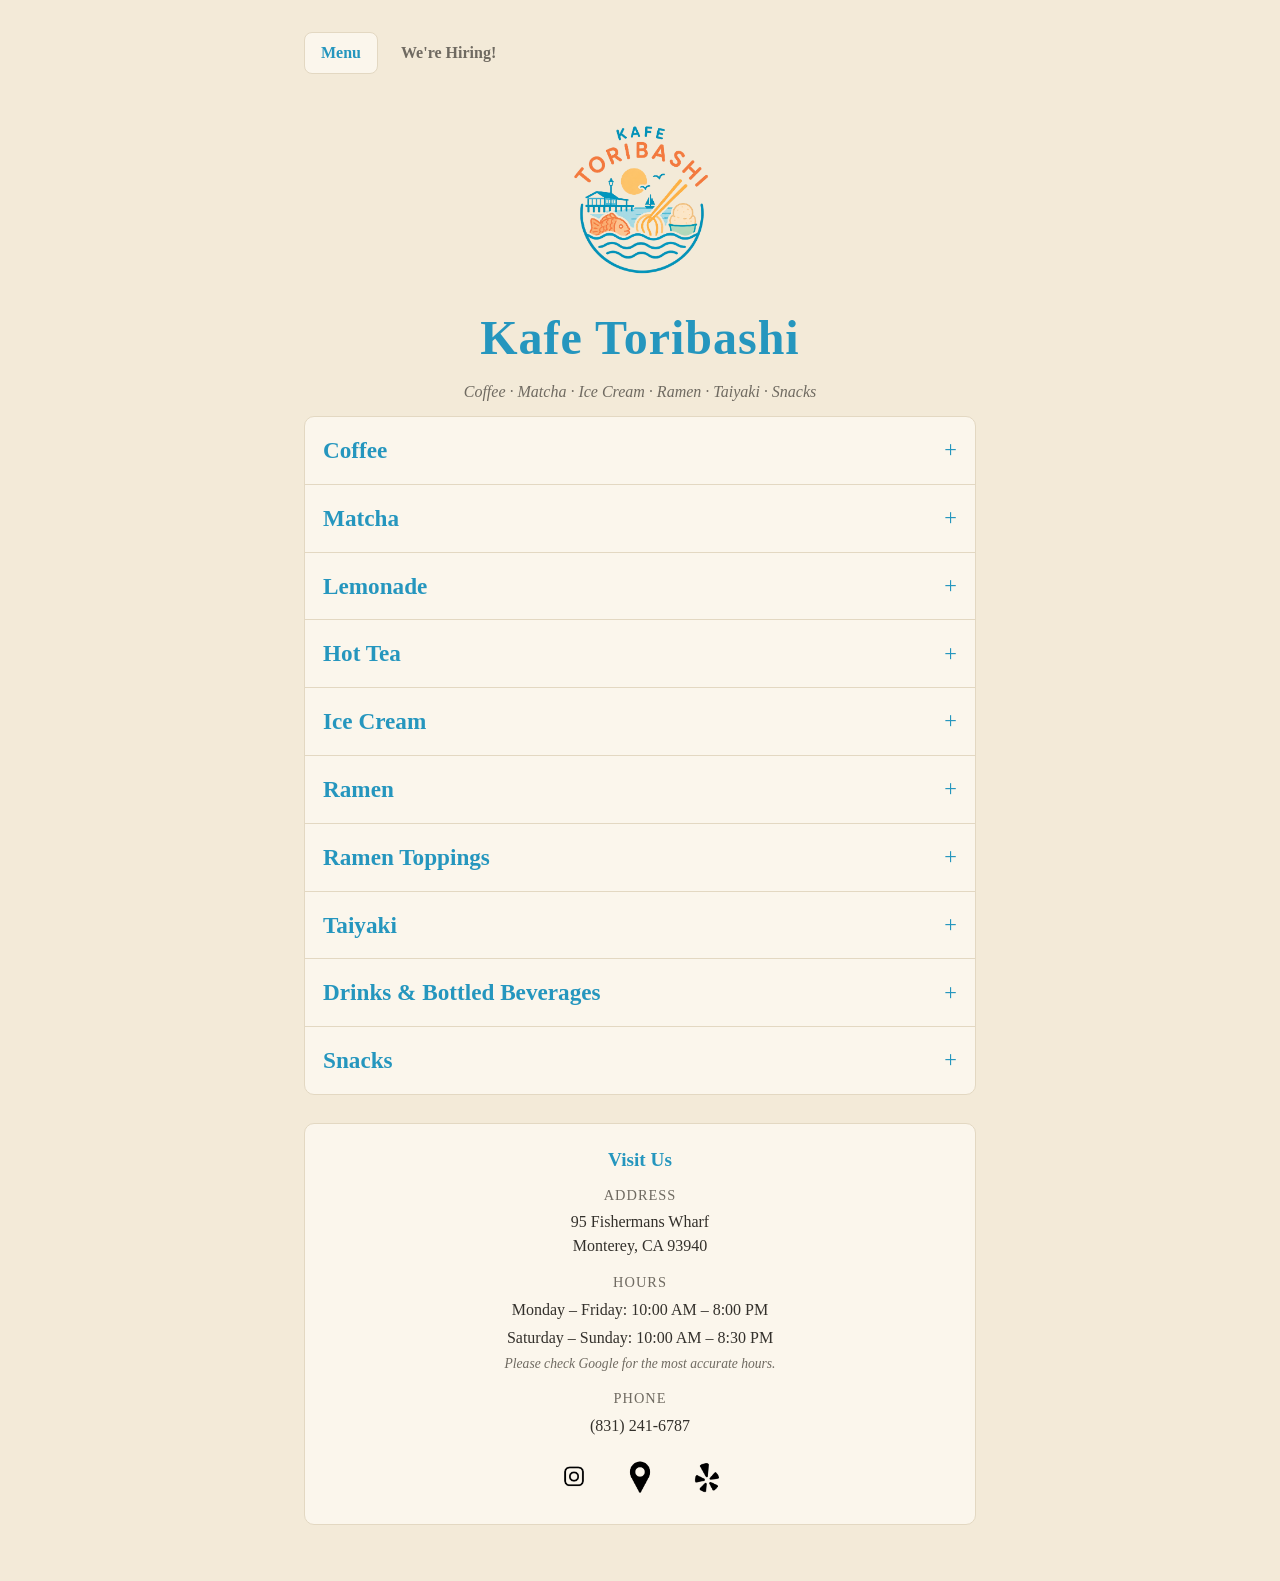
==== commit fb5cac36: "hiring page" ====
--- a/index.html
+++ b/index.html
@@ -2,443 +2,22 @@
 <html lang="en">
 <head>
   <meta charset="utf-8">
-  <!-- Mobile-first: this makes the layout scale correctly on phones. -->
   <meta name="viewport" content="width=device-width, initial-scale=1">
-  <title>Kafe — Menu</title>
+  <title>Kafe Toribashi</title>
 
-  <!-- Favicon: a small optimized browser-tab icon. -->
   <link rel="icon" type="image/png" href="images/favicon-96.png">
-  <!-- Larger icon used when someone adds the site to a phone home screen. -->
-  <link rel="apple-touch-icon" href="images/apple-touch-icon.png">
 
-  <style>
-    /*
-      All styling lives in this one <style> block so the whole site is a
-      single self-contained file. Colors are defined once as variables here
-      so they are easy to change later.
-    */
-    :root {
-      --beige:      #f3ead8;  /* page background */
-      --card:       #fbf6ec;  /* slightly lighter panel behind the menu */
-      --blue:       #2596be;  /* main accent color (headings, dividers) */
-      --ink:        #33302b;  /* main text color, a soft near-black */
-      --muted:      #6f6a61;  /* secondary text (notes, hours labels) */
-      --line:       #e3d8c2;  /* subtle divider lines */
-    }
-
-    /* --- Base / mobile-first --- */
-    * { box-sizing: border-box; }
-
-    body {
-      margin: 0;
-      background: var(--beige);
-      color: var(--ink);
-      /* System fonts: no external downloads, works offline, loads instantly. */
-      font-family: Georgia, "Times New Roman", serif;
-      line-height: 1.5;
-    }
-
-    /* Centered single column that stays readable on large screens. */
-    .page {
-      max-width: 720px;
-      margin: 0 auto;
-      padding: 24px 18px 48px;
-    }
-
-    /* --- Header --- */
-    .site-header {
-      text-align: center;
-      padding: 24px 0 12px;
-    }
-    /* Logo shown above the cafe name. */
-    .site-header .logo {
-      display: block;
-      width: 180px;
-      height: auto;
-      margin: 0 auto 12px;
-    }
-    .site-header h1 {
-      margin: 0;
-      font-size: 2.4rem;
-      letter-spacing: 1px;
-      color: var(--blue);
-    }
-    .site-header .tagline {
-      margin: 6px 0 0;
-      color: var(--muted);
-      font-style: italic;
-    }
-
-    /* --- Menu categories (collapsible via <details>/<summary>) --- */
-    .menu {
-      background: var(--card);
-      border: 1px solid var(--line);
-      border-radius: 10px;
-      overflow: hidden;
-    }
-
-    details {
-      border-bottom: 1px solid var(--line);
-    }
-    details:last-child {
-      border-bottom: none;
-    }
-
-    /* The clickable category title. */
-    summary {
-      /* Remove the default disclosure triangle so we can use our own marker. */
-      list-style: none;
-      cursor: pointer;
-      padding: 16px 18px;
-      display: flex;
-      align-items: center;
-      justify-content: space-between;
-      user-select: none;
-    }
-    summary::-webkit-details-marker { display: none; } /* Safari/Chrome */
-
-    summary h2 {
-      margin: 0;
-      font-size: 1.3rem;
-      color: var(--blue);
-    }
-
-    /* Our own open/close marker: "+" when closed, "−" when open. */
-    summary::after {
-      content: "+";
-      color: var(--blue);
-      font-size: 1.4rem;
-      line-height: 1;
-    }
-    details[open] > summary::after {
-      content: "\2212"; /* minus sign */
-    }
-
-    /* A subtle highlight so it is obvious the header is tappable. */
-    summary:hover,
-    summary:focus-visible {
-      background: rgba(37, 150, 190, 0.08);
-      outline: none;
-    }
-
-    /* --- Items inside a category --- */
-    .items {
-      list-style: none;
-      margin: 0;
-      padding: 0 18px 14px;
-    }
-    .item {
-      display: flex;
-      align-items: baseline;
-      justify-content: space-between;
-      gap: 12px;
-      padding: 7px 0;
-      border-top: 1px dotted var(--line);
-    }
-    .item:first-child {
-      border-top: none;
-    }
-    .item-name { }
-    .item-price {
-      color: var(--muted);
-      white-space: nowrap;
-    }
-
-    /* A small note under a category (e.g. how flavors work). */
-    .note {
-      margin: 4px 18px 0;
-      padding: 8px 0 0;
-      color: var(--muted);
-      font-size: 0.92rem;
-      font-style: italic;
-    }
-    /* A "free choice of flavors" line spans the full width. */
-    .flavors {
-      display: block;
-      color: var(--muted);
-      font-style: italic;
-    }
-
-    /* --- Footer: address and hours --- */
-    .site-footer {
-      margin-top: 28px;
-      padding: 22px 18px;
-      background: var(--card);
-      border: 1px solid var(--line);
-      border-radius: 10px;
-      text-align: center;
-    }
-    .site-footer h2 {
-      margin: 0 0 10px;
-      font-size: 1.2rem;
-      color: var(--blue);
-    }
-    .site-footer p {
-      margin: 4px 0;
-    }
-    .site-footer .label {
-      color: var(--muted);
-      font-size: 0.9rem;
-      text-transform: uppercase;
-      letter-spacing: 1px;
-    }
-    /* Small reminder shown under the hours. */
-    .site-footer .hours-note {
-      color: var(--muted);
-      font-size: 0.85rem;
-      font-style: italic;
-    }
-    /* Row of icon links (Instagram, Google Maps, Yelp) at the bottom of the footer. */
-    .site-footer .social {
-      margin-top: 16px;
-      display: flex;
-      justify-content: center;
-      gap: 18px;
-    }
-    /* Change these two numbers to resize all footer icons at once. */
-    .site-footer .social a img {
-      display: block;
-      width: 48px;
-      height: 48px;
-    }
-    /* Slight fade on hover/focus so the icons read as links. */
-    .site-footer .social a:hover img,
-    .site-footer .social a:focus-visible img {
-      opacity: 0.7;
-    }
-
-    /* --- Scale up slightly on tablet / desktop --- */
-    @media (min-width: 600px) {
-      .site-header h1 { font-size: 3rem; }
-      summary h2      { font-size: 1.45rem; }
-      .page           { padding: 32px 24px 56px; }
-    }
-  </style>
+  <!--
+    The home page lives at /menu/. This root page just forwards visitors there,
+    so kafe-toribashi.com/ lands on the menu with a clean /menu URL.
+    A relative target ("menu/") keeps it working on any host.
+  -->
+  <link rel="canonical" href="menu/">
+  <meta http-equiv="refresh" content="0; url=menu/">
+  <script>location.replace("menu/");</script>
 </head>
 
 <body>
-  <div class="page">
-
-    <header class="site-header">
-      <img class="logo" src="images/logo.png" alt="Kafe Toribashi logo" width="120" height="120">
-      <h1>Kafe Toribashi</h1>
-      <p class="tagline">Coffee &middot; Matcha &middot; Ice Cream &middot; Ramen &middot; Taiyaki &middot; Snacks</p>
-    </header>
-
-    <!--
-      The menu. Each category is a <details> element, so tapping the title
-      expands or collapses it. All categories start collapsed.
-    -->
-    <main class="menu">
-      <!-- <details open> -->
-      <details>
-        <summary><h2>Coffee</h2></summary>
-        <ul class="items">
-          <li class="item"><span class="item-name">Americano</span><span class="item-price">$4.00–$4.75</span></li>
-          <li class="item"><span class="item-name">Cappuccino</span><span class="item-price">$4.75</span></li>
-          <li class="item"><span class="item-name">Latte</span><span class="item-price">$5.00–$7.00</span></li>
-          <li class="item"><span class="item-name">Vanilla Latte</span><span class="item-price">$6.00–$8.00</span></li>
-          <li class="item"><span class="item-name">Caramel Latte</span><span class="item-price">$6.00–$8.00</span></li>
-          <li class="item"><span class="item-name">Hazelnut Latte</span><span class="item-price">$6.00–$8.00</span></li>
-          <li class="item"><span class="item-name">Lavender Latte</span><span class="item-price">$6.00–$8.00</span></li>
-          <li class="item"><span class="item-name">Real Pumpkin Latte</span><span class="item-price">$7.50–$8.50</span></li>
-          <li class="item"><span class="item-name">Mocha Latte</span><span class="item-price">$6.00–$8.00</span></li>
-          <li class="item"><span class="item-name">White Mocha</span><span class="item-price">$6.00–$8.00</span></li>
-          <li class="item"><span class="item-name">Drip Coffee</span><span class="item-price">$3.00–$4.75</span></li>
-          <li class="item"><span class="item-name">Cafe Au Lait</span><span class="item-price">$4.00–$5.00</span></li>
-          <li class="item"><span class="item-name">Hot Chocolate</span><span class="item-price">$5.00–$7.00</span></li>
-          <li class="item"><span class="item-name">Peppermint Hot Chocolate</span><span class="item-price">$6.00–$8.00</span></li>
-          <li class="item"><span class="item-name">Affogato</span><span class="item-price">$7.00</span></li>
-          <li class="item"><span class="item-name">Cortado</span><span class="item-price">$4.50</span></li>
-          <li class="item"><span class="item-name">Macchiato (Traditional)</span><span class="item-price">$4.25</span></li>
-        </ul>
-      </details>
-
-      <details>
-        <summary><h2>Matcha</h2></summary>
-        <ul class="items">
-          <li class="item"><span class="item-name">Iced Strawberry Matcha Latte</span><span class="item-price">$8.75</span></li>
-          <li class="item"><span class="item-name">Iced Blueberry Matcha Latte</span><span class="item-price">$8.75</span></li>
-          <li class="item"><span class="item-name">Iced Mango Matcha Latte</span><span class="item-price">$8.75</span></li>
-          <li class="item"><span class="item-name">Iced Oreo Matcha Latte</span><span class="item-price">$8.75</span></li>
-          <li class="item"><span class="item-name">Iced Pumpkin Spice Matcha Latte</span><span class="item-price">$8.75</span></li>
-          <li class="item"><span class="item-name">Iced Matcha Latte</span><span class="item-price">$$8.00</span></li>
-          <li class="item"><span class="item-name">Matcha Latte</span><span class="item-price">$6.00–$8.00</span></li>
-          <li class="item"><span class="item-name">Matcha Affogato</span><span class="item-price">$7.00</span></li>
-        </ul>
-      </details>
-
-      <details>
-        <summary><h2>Lemonade</h2></summary>
-        <ul class="items">
-          <li class="item"><span class="item-name">Iced Strawberry Lemonade</span><span class="item-price">$8.00</span></li>
-          <li class="item"><span class="item-name">Iced Blueberry Lemonade</span><span class="item-price">$8.00</span></li>
-          <li class="item"><span class="item-name">Iced Mango Lemonade</span><span class="item-price">$8.00</span></li>
-          <li class="item"><span class="item-name">Iced Pineapple Lemonade</span><span class="item-price">$8.00</span></li>
-        </ul>
-      </details>
-
-      <details>
-        <summary><h2>Hot Tea</h2></summary>
-        <p class="note">Hot tea $4.25–$4.50. Choose any kind of tea below.</p>
-        <ul class="items">
-          <li class="item"><span class="item-name">Japanese Green Tea</span></li>
-          <li class="item"><span class="item-name">Oolong</span></li>
-          <li class="item"><span class="item-name">Earl Grey</span></li>
-          <li class="item"><span class="item-name">Turmeric Ginger</span></li>
-          <li class="item"><span class="item-name">Chamomile</span></li>
-          <li class="item"><span class="item-name">Organic Chai</span></li>
-          <li class="item"><span class="item-name">English Breakfast</span></li>
-          <li class="item"><span class="item-name">Jasmine Green Tea</span></li>
-        </ul>
-      </details>
-
-      <details>
-        <summary><h2>Ice Cream</h2></summary>
-        <p class="note">Single scoop $5.75 &middot; Double scoop $8.75</p>
-        <ul class="items">
-          <li class="item"><span class="item-name">Vanilla Bean</span></li>
-          <li class="item"><span class="item-name">Heaven</span></li>
-          <li class="item"><span class="item-name">1020 (Caramel, Fudge Swirl &amp; Oreos)</span></li>
-          <li class="item"><span class="item-name">Macapuno</span></li>
-          <li class="item"><span class="item-name">Strawberries n' Cream</span></li>
-          <li class="item"><span class="item-name">Rocky Road</span></li>
-          <li class="item"><span class="item-name">Coffee Almond</span></li>
-          <li class="item"><span class="item-name">Mint Chip</span></li>
-        </ul>
-      </details>
-
-      <details>
-        <summary><h2>Ramen</h2></summary>
-        <ul class="items">
-          <li class="item"><span class="item-name">Shin Ramen (Spicy)</span><span class="item-price">$6.50</span></li>
-          <li class="item"><span class="item-name">Green Shin Ramen (Veggie, Medium Spicy)</span><span class="item-price">$7.50</span></li>
-          <li class="item"><span class="item-name">Kimchi Ramen (Spicy)</span><span class="item-price">$6.50</span></li>
-          <li class="item"><span class="item-name">Champong Ramen (Spicy Seafood)</span><span class="item-price">$7.00</span></li>
-          <li class="item"><span class="item-name">Original Buldak (Very Spicy)</span><span class="item-price">$6.95</span></li>
-          <li class="item"><span class="item-name">Carbonara Cheese Buldak (Spicy)</span><span class="item-price">$6.95</span></li>
-          <li class="item"><span class="item-name">Habanero Lime Buldak (Very Spicy)</span><span class="item-price">$6.95</span></li>
-          <li class="item"><span class="item-name">Cheese Buldak Ramen (Spicy)</span><span class="item-price">$6.95</span></li>
-          <li class="item"><span class="item-name">Ansung Ramen (Medium Spicy)</span><span class="item-price">$6.50</span></li>
-          <li class="item"><span class="item-name">Jin Ramen (Mild Spicy)</span><span class="item-price">$6.50</span></li>
-          <li class="item"><span class="item-name">Tonkotsu (Not Spicy)</span><span class="item-price">$6.50</span></li>
-          <li class="item"><span class="item-name">Shio (Not Spicy)</span><span class="item-price">$6.50</span></li>
-          <li class="item"><span class="item-name">Miso Ramen (Not Spicy)</span><span class="item-price">$6.50</span></li>
-          <li class="item"><span class="item-name">Beef Flavor Ramen (Not Spicy)</span><span class="item-price">$6.50</span></li>
-          <li class="item"><span class="item-name">Chicken Flavor Ramen (Not Spicy)</span><span class="item-price">$6.50</span></li>
-          <li class="item"><span class="item-name">Green Tea Vegan Ramen (Not Spicy)</span><span class="item-price">$6.50</span></li>
-          <li class="item"><span class="item-name">Vege Tasty Vegan Ramen (Spicy)</span><span class="item-price">$6.50</span></li>
-          <li class="item"><span class="item-name">Soon Vegan Ramen (Mild Spicy)</span><span class="item-price">$6.50</span></li>
-        </ul>
-      </details>
-
-      <details>
-        <summary><h2>Ramen Toppings</h2></summary>
-        <ul class="items">
-          <li class="item"><span class="item-name">Spam</span><span class="item-price">$2.00</span></li>
-          <li class="item"><span class="item-name">Tofu</span><span class="item-price">$1.00</span></li>
-          <li class="item"><span class="item-name">Boiled Egg</span><span class="item-price">$2.00</span></li>
-          <li class="item"><span class="item-name">Corn</span><span class="item-price">$2.00</span></li>
-          <li class="item"><span class="item-name">Bowl of Rice</span><span class="item-price">$3.25</span></li>
-          <li class="item"><span class="item-name">Seasoned Seaweed Pack</span><span class="item-price">$2.75</span></li>
-          <li class="item"><span class="item-name">Mozzarella</span><span class="item-price">$2.00</span></li>
-          <li class="item"><span class="item-name">Kimchi (Spicy and Sour)</span><span class="item-price">$2.95</span></li>
-          <li class="item"><span class="item-name">Lime</span><span class="item-price">$0.75</span></li>
-          <li class="item"><span class="item-name">Gyoza (Pork &amp; Chicken)</span><span class="item-price">$2.00</span></li>
-          <li class="item"><span class="item-name">Green Onion</span><span class="item-price">$1.00</span></li>
-          <li class="item"><span class="item-name">American Cheese</span><span class="item-price">$2.00</span></li>
-          <li class="item"><span class="item-name">Mayo</span><span class="item-price">$0.75</span></li>
-        </ul>
-      </details>
-
-      <details>
-        <summary><h2>Taiyaki</h2></summary>
-        <p class="note">Priced by piece count.</p>
-        <ul class="items">
-          <li class="item"><span class="item-name">2 pieces</span><span class="item-price">$6.00</span></li>
-          <li class="item"><span class="item-name">3 pieces</span><span class="item-price">$8.75</span></li>
-          <li class="item"><span class="item-name">4 pieces</span><span class="item-price">$11.00</span></li>
-          <li class="item"><span class="item-name">5 pieces</span><span class="item-price">$13.00</span></li>
-          <li class="item"><span class="flavors">Flavors: Red Bean, Oreo, Nutella, Custard, Plain</span></li>
-        </ul>
-      </details>
-
-      <details>
-        <summary><h2>Drinks &amp; Bottled Beverages</h2></summary>
-        <ul class="items">
-          <li class="item"><span class="item-name">Bottled Water</span><span class="item-price">$2.50</span></li>
-          <li class="item"><span class="item-name">Smart Water</span><span class="item-price">$4.25</span></li>
-          <li class="item"><span class="item-name">S. Pellegrino</span><span class="item-price">$4.25</span></li>
-          <li class="item"><span class="item-name">Sodas</span><span class="item-price">$3.75</span></li>
-          <li class="item"><span class="item-name">Green Tea (Cold)</span><span class="item-price">$3.75</span></li>
-          <li class="item"><span class="item-name">Jasmine Green Tea (Cold)</span><span class="item-price">$3.75</span></li>
-          <li class="item"><span class="item-name">Ramune</span><span class="item-price">$4.25</span></li>
-          <li class="item"><span class="item-name">Calpico</span><span class="item-price">$4.50</span></li>
-          <li class="item"><span class="item-name">Milk Tea (Cold)</span><span class="item-price">$3.50</span></li>
-          <li class="item"><span class="item-name">Strawberry Milk</span><span class="item-price">$4.50</span></li>
-          <li class="item"><span class="item-name">Aloe Vera</span><span class="item-price">$3.75</span></li>
-          <li class="item"><span class="item-name">Apple Juice</span><span class="item-price">$3.50</span></li>
-          <li class="item"><span class="item-name">Orange Juice</span><span class="item-price">$3.50</span></li>
-          <li class="item"><span class="item-name">Creamy Soda</span><span class="item-price">$4.50</span></li>
-          <li class="item"><span class="item-name">Monster Energy (Zero Sugar)</span><span class="item-price">$3.75</span></li>
-          <li class="item"><span class="item-name">Vitamin Water Zero (Dragonfruit)</span><span class="item-price">$3.90</span></li>
-        </ul>
-      </details>
-
-      <details>
-        <summary><h2>Snacks</h2></summary>
-        <ul class="items">
-          <li class="item"><span class="item-name">Shrimp Cracker</span><span class="item-price">$6.50</span></li>
-          <li class="item"><span class="item-name">Matcha Green Tea Roll (Japan)</span><span class="item-price">$4.25</span></li>
-          <li class="item"><span class="item-name">Chocolate Roll (Japan)</span><span class="item-price">$4.25</span></li>
-          <li class="item"><span class="item-name">Japanese Rice Cracker (Wasabi &amp; Seaweed)</span><span class="item-price">$3.25</span></li>
-          <li class="item"><span class="item-name">Mochi Red Bean Cake</span><span class="item-price">$4.25</span></li>
-          <li class="item"><span class="item-name">Chocolate Chip Cookies</span><span class="item-price">$2.50</span></li>
-          <li class="item"><span class="item-name">White Chocolate Macadamia Nut Cookies</span><span class="item-price">$2.50</span></li>
-          <li class="item"><span class="item-name">Double Nuts Oatmeal Raisin Cookies</span><span class="item-price">$2.50</span></li>
-          <li class="item"><span class="item-name">Pineapple Cakes</span><span class="item-price">$2.25</span></li>
-          <li class="item"><span class="item-name">Biscotti — Almond Dark Chocolate</span><span class="item-price">$3.75</span></li>
-          <li class="item"><span class="item-name">Japanese Vanilla Roll Cake</span><span class="item-price">$4.25</span></li>
-          <li class="item"><span class="item-name">Choco Pie</span><span class="item-price">$2.00</span></li>
-        </ul>
-      </details>
-
-    </main>
-
-    <!--Footer with location and hours.-->
-    <footer class="site-footer">
-      <h2>Visit Us</h2>
-      <p class="label">Address</p>
-      <p>95 Fishermans Wharf<br>Monterey, CA 93940</p>
-
-      <p class="label" style="margin-top:14px;">Hours</p>
-      <p>Monday – Friday: 10:00 AM – 8:00 PM</p>
-      <p>Saturday – Sunday: 10:00 AM – 8:30 PM</p>
-      <p class="hours-note">Please check Google for the most accurate hours.</p>
-
-      <p class="label" style="margin-top:14px;">Phone</p>
-      <p>(831) 241-6787</p>
-
-      <!-- Icon links to Instagram, Google Maps, and Yelp. -->
-      <div class="social">
-        <a href="https://www.instagram.com/kafetoribashi/?hl=en"
-           target="_blank" rel="noopener"
-           aria-label="Follow us on Instagram">
-          <img src="images/instagram.png" alt="Instagram" width="48" height="48">
-        </a>
-        <a href="https://www.google.com/maps/search/?api=1&amp;query=Kafe+Toribashi+95+Fishermans+Wharf+Monterey+CA+93940"
-           target="_blank" rel="noopener"
-           aria-label="Find us on Google Maps">
-          <img src="images/maps.png" alt="Google Maps" width="48" height="48">
-        </a>
-        <a href="https://www.yelp.com/biz/kafe-toribashi-monterey?osq=Kafe+Toribashi"
-           target="_blank" rel="noopener"
-           aria-label="Find us on Yelp">
-          <img src="images/yelp.png" alt="Yelp" width="48" height="48">
-        </a>
-      </div>
-    </footer>
-
-  </div>
+  <p>Redirecting to the <a href="menu/">menu</a>&hellip;</p>
 </body>
 </html>
